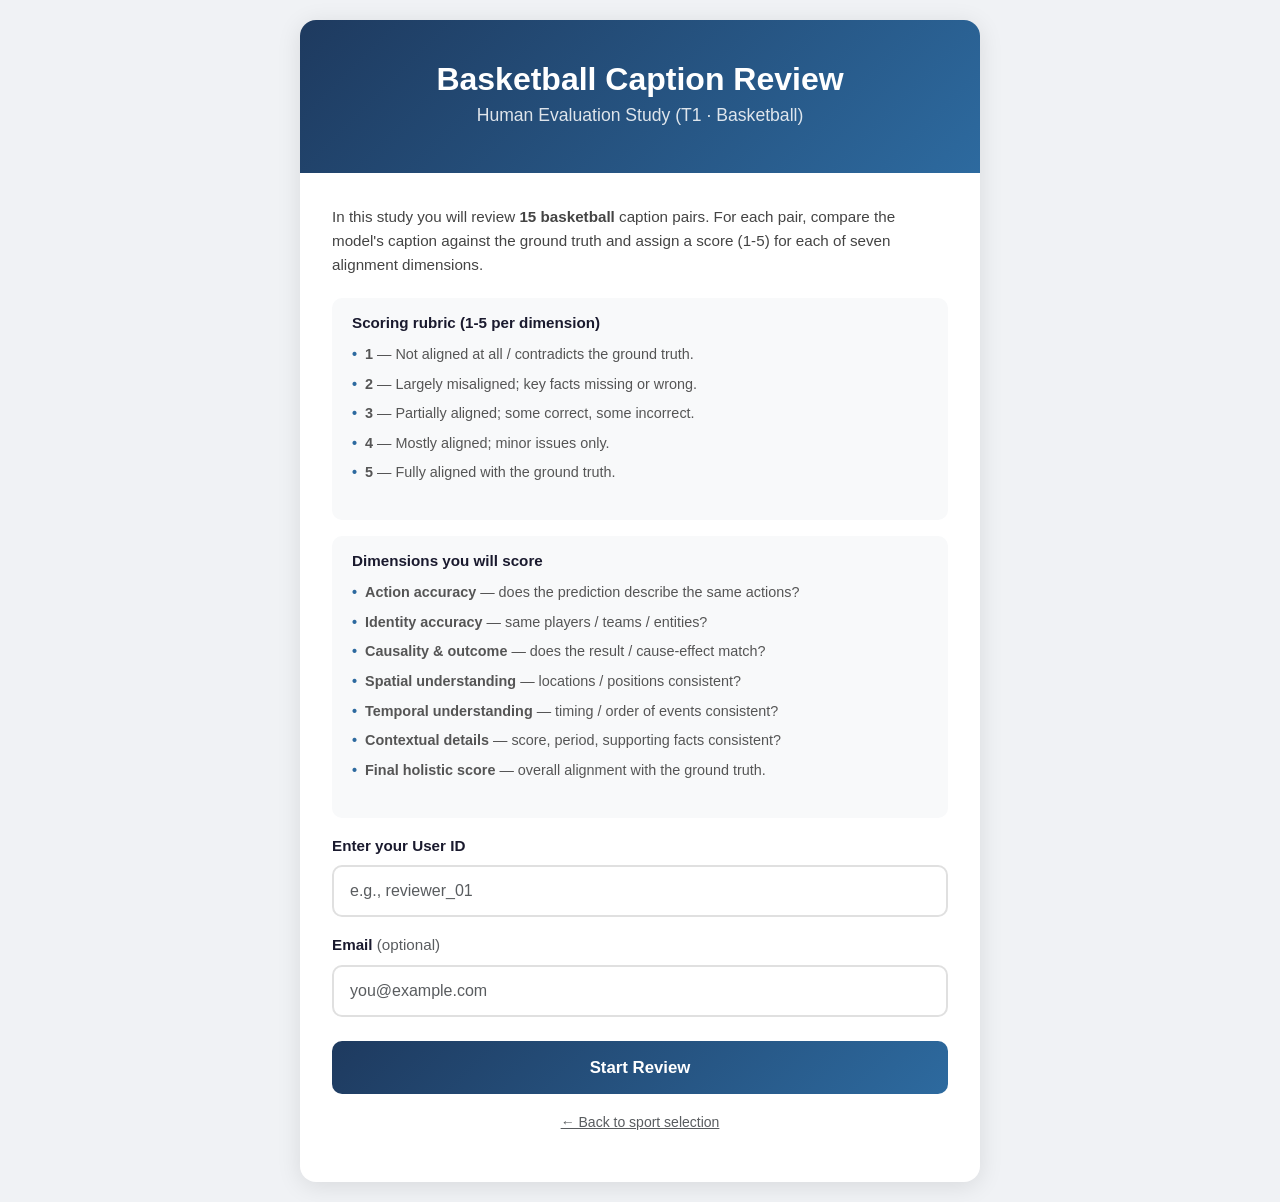
==== start.html @ 818facba "Initial T1 caption-quality review site" ====
<!DOCTYPE html>
<html lang="en">
<head>
    <meta charset="UTF-8">
    <meta name="viewport" content="width=device-width, initial-scale=1.0">
    <title>Caption Quality Review - Sign in</title>
    <link href="https://cdn.jsdelivr.net/npm/bootstrap@5.3.0/dist/css/bootstrap.min.css" rel="stylesheet">
    <link rel="stylesheet" href="css/style.css">
</head>
<body>
    <div class="landing-container">
        <div class="landing-card">
            <div class="landing-header">
                <h1 id="pageTitle">Caption Review</h1>
                <p class="subtitle" id="sportSubtitle">Human Evaluation Study (T1)</p>
            </div>
            <div class="landing-body">
                <p class="description">
                    In this study you will review <strong id="totalCount">…</strong>
                    <strong id="sportLabel"></strong> caption pairs. For each pair, compare
                    the model's caption against the ground truth and assign a score (1-5)
                    for each of seven alignment dimensions.
                </p>
                <div class="instructions">
                    <h5>Scoring rubric (1-5 per dimension)</h5>
                    <ul>
                        <li><strong>1</strong> — Not aligned at all / contradicts the ground truth.</li>
                        <li><strong>2</strong> — Largely misaligned; key facts missing or wrong.</li>
                        <li><strong>3</strong> — Partially aligned; some correct, some incorrect.</li>
                        <li><strong>4</strong> — Mostly aligned; minor issues only.</li>
                        <li><strong>5</strong> — Fully aligned with the ground truth.</li>
                    </ul>
                </div>
                <div class="instructions">
                    <h5>Dimensions you will score</h5>
                    <ul>
                        <li><strong>Action accuracy</strong> — does the prediction describe the same actions?</li>
                        <li><strong>Identity accuracy</strong> — same players / teams / entities?</li>
                        <li><strong>Causality &amp; outcome</strong> — does the result / cause-effect match?</li>
                        <li><strong>Spatial understanding</strong> — locations / positions consistent?</li>
                        <li><strong>Temporal understanding</strong> — timing / order of events consistent?</li>
                        <li><strong>Contextual details</strong> — score, period, supporting facts consistent?</li>
                        <li><strong>Final holistic score</strong> — overall alignment with the ground truth.</li>
                    </ul>
                </div>

                <div class="resume-banner" id="resumeBanner" style="display: none;">
                    <p>You have a previous session in progress.</p>
                    <div class="resume-actions">
                        <button class="btn btn-outline-primary btn-sm" id="resumeBtn" type="button">Resume</button>
                        <button class="btn btn-outline-secondary btn-sm" id="newSessionBtn" type="button">Start Fresh</button>
                    </div>
                </div>

                <form id="startForm" class="start-form">
                    <div class="mb-3">
                        <label for="user_id" class="form-label">Enter your User ID</label>
                        <input type="text" class="form-control" id="user_id" name="user_id"
                               placeholder="e.g., reviewer_01" required autocomplete="off">
                    </div>
                    <div class="mb-3">
                        <label for="user_email" class="form-label">Email <span class="text-muted" style="font-weight:400;">(optional)</span></label>
                        <input type="email" class="form-control" id="user_email" name="user_email"
                               placeholder="you@example.com" autocomplete="off">
                    </div>
                    <button type="submit" class="btn btn-primary btn-lg w-100">Start Review</button>
                </form>

                <p class="mt-3 text-center"><a href="index.html" class="text-muted small">← Back to sport selection</a></p>
            </div>
        </div>
    </div>

    <script>
        (function () {
            const params = new URLSearchParams(window.location.search);
            const sport = params.get("sport") || "basketball";
            const SPORTS = {basketball: "Basketball", hockey: "Hockey", soccer: "Soccer"};
            if (!SPORTS[sport]) { window.location.href = "index.html"; return; }

            const STORAGE_SESSION = `t1_${sport}_session`;
            const STORAGE_SCORES = `t1_${sport}_scores`;

            document.getElementById("sportLabel").textContent = SPORTS[sport].toLowerCase();
            document.getElementById("pageTitle").textContent = `${SPORTS[sport]} Caption Review`;
            document.getElementById("sportSubtitle").textContent = `Human Evaluation Study (T1 · ${SPORTS[sport]})`;
            document.title = `${SPORTS[sport]} Caption Review`;

            const s = document.createElement("script");
            s.src = `data/samples_${sport}.js`;
            s.onload = () => {
                document.getElementById("totalCount").textContent = window.SAMPLES.length;
            };
            s.onerror = () => {
                document.getElementById("totalCount").textContent = "?";
            };
            document.body.appendChild(s);

            const userIdInput = document.getElementById("user_id");
            const userEmailInput = document.getElementById("user_email");
            const resumeBanner = document.getElementById("resumeBanner");

            try {
                const sess = JSON.parse(localStorage.getItem(STORAGE_SESSION) || "null");
                if (sess && sess.userId) {
                    userIdInput.value = sess.userId;
                    userEmailInput.value = sess.userEmail || "";
                    resumeBanner.style.display = "block";
                }
            } catch (_) { /* ignore */ }

            document.getElementById("resumeBtn").addEventListener("click", () => {
                window.location.href = `review.html?sport=${sport}`;
            });
            document.getElementById("newSessionBtn").addEventListener("click", () => {
                localStorage.removeItem(STORAGE_SESSION);
                localStorage.removeItem(STORAGE_SCORES);
                resumeBanner.style.display = "none";
                userIdInput.value = "";
                userEmailInput.value = "";
                userIdInput.focus();
            });

            document.getElementById("startForm").addEventListener("submit", (e) => {
                e.preventDefault();
                const userId = userIdInput.value.trim();
                if (!userId) return;
                const session = {
                    userId,
                    userEmail: userEmailInput.value.trim(),
                    sport,
                    sessionId: Date.now().toString(36) + Math.random().toString(36).slice(2, 8),
                    startedAt: new Date().toISOString(),
                };
                const prior = localStorage.getItem(STORAGE_SESSION);
                if (prior) {
                    try {
                        const p = JSON.parse(prior);
                        if (p.userId !== userId) localStorage.removeItem(STORAGE_SCORES);
                    } catch (_) { localStorage.removeItem(STORAGE_SCORES); }
                }
                localStorage.setItem(STORAGE_SESSION, JSON.stringify(session));
                window.location.href = `review.html?sport=${sport}`;
            });
        })();
    </script>
</body>
</html>
---- css/style.css ----
/* === Base === */
* { margin: 0; padding: 0; box-sizing: border-box; }

body {
    font-family: -apple-system, BlinkMacSystemFont, 'Segoe UI', Roboto, sans-serif;
    background: #f0f2f5;
    color: #1a1a2e;
    min-height: 100vh;
}

/* === Landing Page === */
.landing-container {
    display: flex;
    justify-content: center;
    align-items: center;
    min-height: 100vh;
    padding: 20px;
}
.landing-card {
    background: #fff;
    border-radius: 16px;
    box-shadow: 0 4px 24px rgba(0, 0, 0, 0.1);
    max-width: 680px;
    width: 100%;
    overflow: hidden;
}
.landing-header {
    background: linear-gradient(135deg, #1e3a5f, #2d6a9f);
    color: #fff;
    padding: 40px 32px 28px;
    text-align: center;
}
.landing-header h1 {
    font-size: 2rem;
    font-weight: 700;
    margin-bottom: 4px;
}
.landing-header .subtitle {
    font-size: 1.1rem;
    opacity: 0.85;
}
.landing-body { padding: 32px; }
.landing-body .description {
    font-size: 0.95rem;
    line-height: 1.6;
    color: #444;
    margin-bottom: 20px;
}
.instructions {
    background: #f8f9fa;
    border-radius: 10px;
    padding: 16px 20px;
    margin-bottom: 16px;
}
.instructions h5 {
    font-size: 0.95rem;
    font-weight: 600;
    margin-bottom: 8px;
}
.instructions ul { list-style: none; padding: 0; }
.instructions li {
    padding: 4px 0;
    font-size: 0.9rem;
    color: #555;
    line-height: 1.5;
}
.instructions li::before {
    content: "•";
    color: #2d6a9f;
    font-weight: bold;
    margin-right: 8px;
}
.start-form .form-label { font-weight: 600; font-size: 0.95rem; }
.start-form .form-control {
    border-radius: 10px;
    padding: 12px 16px;
    font-size: 1rem;
    border: 2px solid #e0e0e0;
    transition: border-color 0.2s;
}
.start-form .form-control:focus {
    border-color: #2d6a9f;
    box-shadow: 0 0 0 3px rgba(45, 106, 159, 0.15);
}
.start-form .btn-primary {
    background: linear-gradient(135deg, #1e3a5f, #2d6a9f);
    border: none;
    border-radius: 10px;
    padding: 14px;
    font-size: 1.05rem;
    font-weight: 600;
    transition: transform 0.15s, box-shadow 0.15s;
    margin-top: 8px;
}
.start-form .btn-primary:hover {
    transform: translateY(-1px);
    box-shadow: 0 4px 12px rgba(30, 58, 95, 0.3);
}

/* === Sport selector === */
.sport-buttons {
    display: flex;
    flex-direction: column;
    gap: 12px;
    margin-top: 8px;
}
.btn-sport {
    display: block;
    padding: 18px 20px;
    border-radius: 12px;
    font-size: 1.1rem;
    font-weight: 700;
    color: #fff;
    text-decoration: none;
    text-align: center;
    transition: transform 0.15s, box-shadow 0.15s, filter 0.15s;
}
.btn-sport:hover {
    color: #fff;
    transform: translateY(-1px);
    filter: brightness(1.05);
    box-shadow: 0 6px 18px rgba(0, 0, 0, 0.18);
}
.btn-basketball { background: linear-gradient(135deg, #c2410c, #ea580c); }
.btn-hockey     { background: linear-gradient(135deg, #1e3a5f, #2d6a9f); }
.btn-soccer     { background: linear-gradient(135deg, #15803d, #22c55e); }

/* === Resume banner === */
.resume-banner {
    background: #fff7ed;
    border: 1px solid #fdba74;
    border-radius: 10px;
    padding: 12px 16px;
    margin-bottom: 20px;
}
.resume-banner p { margin: 0 0 8px; font-size: 0.92rem; color: #9a3412; }
.resume-actions { display: flex; gap: 8px; }

/* === Navbar === */
.navbar {
    display: flex;
    justify-content: space-between;
    align-items: center;
    background: #fff;
    padding: 12px 24px;
    box-shadow: 0 2px 8px rgba(0, 0, 0, 0.06);
    position: sticky;
    top: 0;
    z-index: 100;
}
.nav-left { display: flex; align-items: center; gap: 20px; }
.nav-title { font-size: 1.1rem; font-weight: 700; color: #1e3a5f; }
.nav-user { font-size: 0.85rem; color: #666; }
.nav-right { display: flex; align-items: center; gap: 12px; }
.progress-text { font-size: 0.85rem; font-weight: 600; color: #444; white-space: nowrap; }
.progress-bar-container {
    width: 200px;
    height: 8px;
    background: #e9ecef;
    border-radius: 4px;
    overflow: hidden;
}
.progress-bar-fill {
    height: 100%;
    background: linear-gradient(90deg, #2d6a9f, #4CAF50);
    border-radius: 4px;
    transition: width 0.3s ease;
}

/* === Review Container === */
.review-container {
    max-width: 1400px;
    margin: 24px auto;
    padding: 0 20px 40px;
}

.category-header {
    background: linear-gradient(135deg, #1e3a5f, #2d6a9f);
    color: #fff;
    padding: 14px 24px;
    border-radius: 12px;
    margin-bottom: 20px;
    display: flex;
    align-items: center;
    gap: 8px;
    flex-wrap: wrap;
}
.category-label { font-size: 0.85rem; opacity: 0.8; }
.category-name { font-weight: 700; font-size: 1.05rem; }
.category-progress {
    margin-left: auto;
    font-size: 0.85rem;
    opacity: 0.85;
}

/* === Two-panel layout === */
.panels {
    display: grid;
    grid-template-columns: 1fr 1fr;
    gap: 20px;
    margin-bottom: 20px;
}
.panel {
    background: #fff;
    border-radius: 12px;
    box-shadow: 0 2px 12px rgba(0, 0, 0, 0.06);
    display: flex;
    flex-direction: column;
    overflow: hidden;
}
.panel-title {
    background: #f8f9fa;
    padding: 12px 20px;
    font-weight: 700;
    font-size: 0.95rem;
    color: #1e3a5f;
    border-bottom: 1px solid #e9ecef;
    text-transform: uppercase;
    letter-spacing: 0.5px;
}
.panel-body {
    padding: 20px 24px;
    line-height: 1.7;
    font-size: 0.95rem;
    color: #1a1a2e;
    white-space: pre-wrap;
    overflow-y: auto;
    max-height: 360px;
    flex: 1;
}

/* === Scores card === */
.scores-card {
    background: #fff;
    border-radius: 12px;
    box-shadow: 0 2px 12px rgba(0, 0, 0, 0.06);
    margin-bottom: 20px;
    overflow: hidden;
}
.scores-card-title {
    background: #f8f9fa;
    padding: 12px 20px;
    font-weight: 700;
    font-size: 0.95rem;
    color: #1e3a5f;
    border-bottom: 1px solid #e9ecef;
    text-transform: uppercase;
    letter-spacing: 0.5px;
}
.scores-grid {
    padding: 16px 20px;
    display: grid;
    grid-template-columns: repeat(2, 1fr);
    gap: 12px 24px;
}
.score-row {
    display: flex;
    align-items: center;
    justify-content: space-between;
    gap: 12px;
    padding: 8px 4px;
    border-bottom: 1px solid #f1f3f5;
}
.score-row:last-child { border-bottom: none; }
.score-label {
    font-size: 0.92rem;
    font-weight: 600;
    color: #333;
    flex: 1;
}
.score-input {
    width: 80px;
    padding: 8px 12px;
    font-size: 0.95rem;
    text-align: center;
    border: 2px solid #e0e0e0;
    border-radius: 8px;
    transition: border-color 0.15s, box-shadow 0.15s;
}
.score-input:focus {
    outline: none;
    border-color: #2d6a9f;
    box-shadow: 0 0 0 3px rgba(45, 106, 159, 0.15);
}

/* === Status messages === */
.error-message {
    margin-bottom: 16px;
    padding: 10px 14px;
    border-radius: 8px;
    background: #ffebee;
    color: #c62828;
    border: 1px solid #ffcdd2;
    font-size: 0.9rem;
}
.saved-message {
    margin-bottom: 16px;
    padding: 10px 14px;
    border-radius: 8px;
    background: #e8f5e9;
    color: #2e7d32;
    border: 1px solid #c8e6c9;
    font-size: 0.9rem;
    display: flex;
    align-items: center;
    gap: 8px;
}

/* === Navigation Buttons === */
.nav-buttons {
    display: flex;
    justify-content: space-between;
    align-items: center;
    gap: 12px;
}
.nav-buttons .btn {
    border-radius: 10px;
    padding: 12px 24px;
    font-weight: 600;
    font-size: 0.95rem;
    transition: all 0.2s;
}
.nav-buttons .btn-primary {
    background: #2d6a9f;
    border-color: #2d6a9f;
}
.nav-buttons .btn-primary:hover {
    background: #1e3a5f;
    border-color: #1e3a5f;
}
.nav-buttons .btn-success {
    background: #4CAF50;
    border-color: #4CAF50;
}
.nav-buttons .btn-outline-secondary,
.nav-buttons .btn-outline-primary { border-width: 2px; }

/* === Completion Modal === */
.modal-overlay {
    position: fixed;
    inset: 0;
    background: rgba(0, 0, 0, 0.6);
    display: flex;
    justify-content: center;
    align-items: center;
    z-index: 1000;
}
.modal-card {
    background: #fff;
    border-radius: 16px;
    padding: 40px;
    max-width: 480px;
    width: 90%;
    text-align: center;
    box-shadow: 0 8px 32px rgba(0, 0, 0, 0.2);
}
.modal-card h2 {
    font-size: 1.8rem;
    margin-bottom: 16px;
    color: #1e3a5f;
}

/* === Responsive === */
@media (max-width: 1024px) {
    .panels { grid-template-columns: 1fr; }
    .panel-body { max-height: 300px; }
    .scores-grid { grid-template-columns: 1fr; }
}
@media (max-width: 768px) {
    .navbar { flex-direction: column; gap: 10px; padding: 12px 16px; }
    .progress-bar-container { width: 140px; }
    .review-container { padding: 0 12px 32px; }
    .category-header { flex-direction: column; text-align: center; gap: 4px; }
    .category-progress { margin-left: 0; }
}
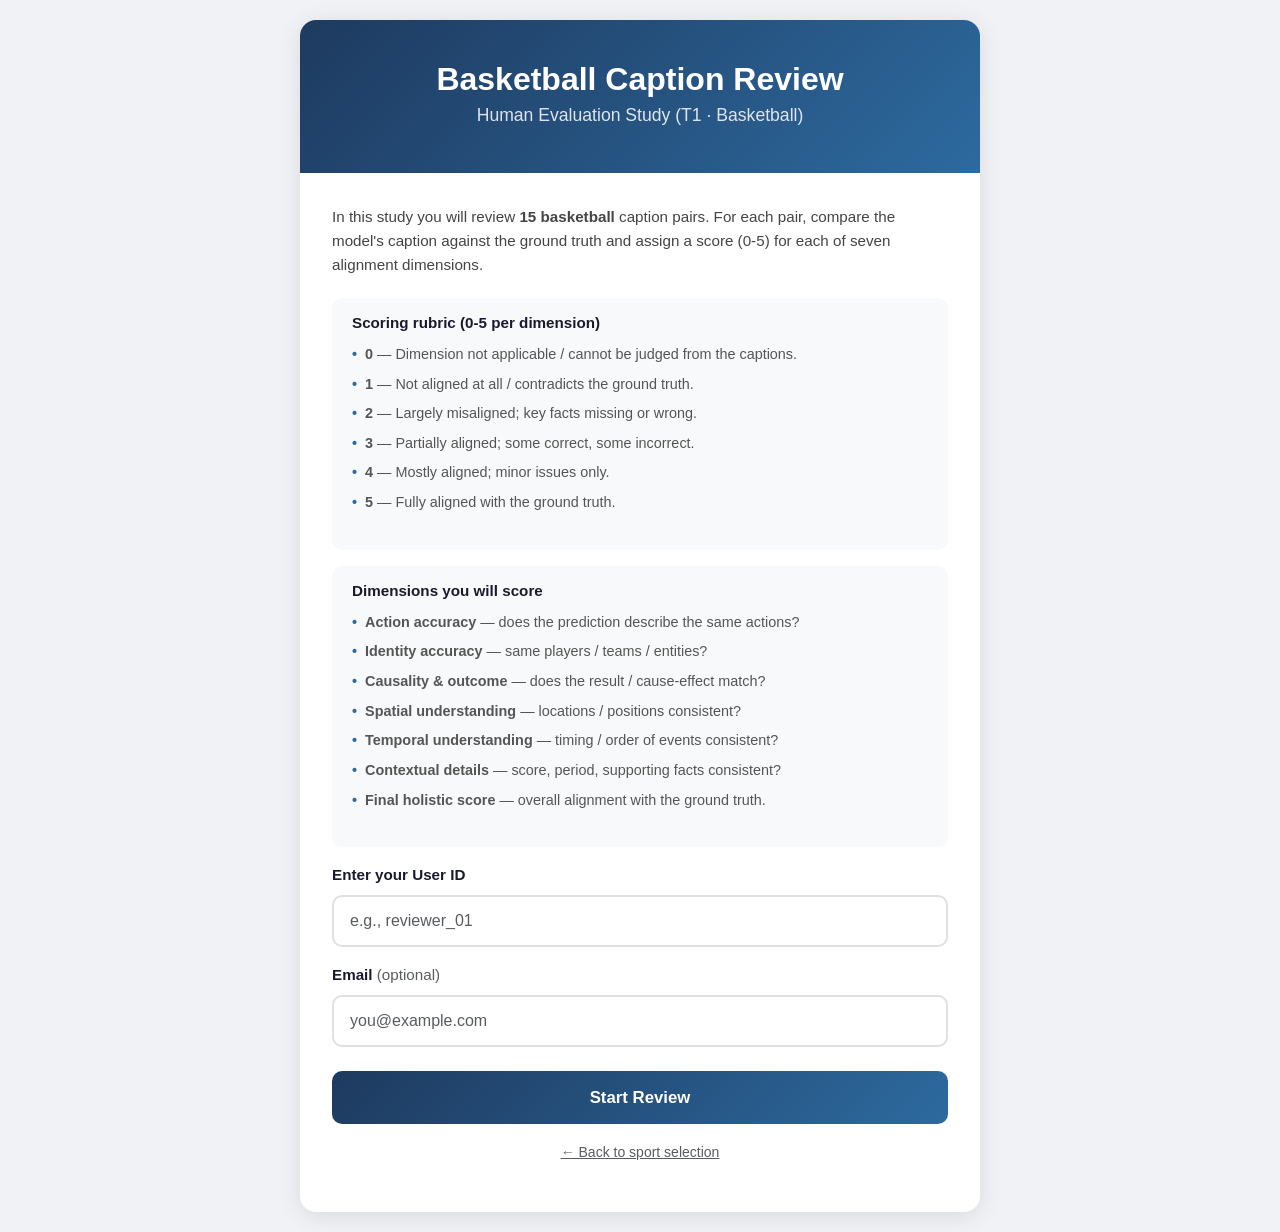
==== commit 1ee77da4: "Allow score 0 (N/A) in addition to 1-5" ====
--- a/start.html
+++ b/start.html
@@ -18,12 +18,13 @@
                 <p class="description">
                     In this study you will review <strong id="totalCount">…</strong>
                     <strong id="sportLabel"></strong> caption pairs. For each pair, compare
-                    the model's caption against the ground truth and assign a score (1-5)
+                    the model's caption against the ground truth and assign a score (0-5)
                     for each of seven alignment dimensions.
                 </p>
                 <div class="instructions">
-                    <h5>Scoring rubric (1-5 per dimension)</h5>
+                    <h5>Scoring rubric (0-5 per dimension)</h5>
                     <ul>
+                        <li><strong>0</strong> — Dimension not applicable / cannot be judged from the captions.</li>
                         <li><strong>1</strong> — Not aligned at all / contradicts the ground truth.</li>
                         <li><strong>2</strong> — Largely misaligned; key facts missing or wrong.</li>
                         <li><strong>3</strong> — Partially aligned; some correct, some incorrect.</li>
